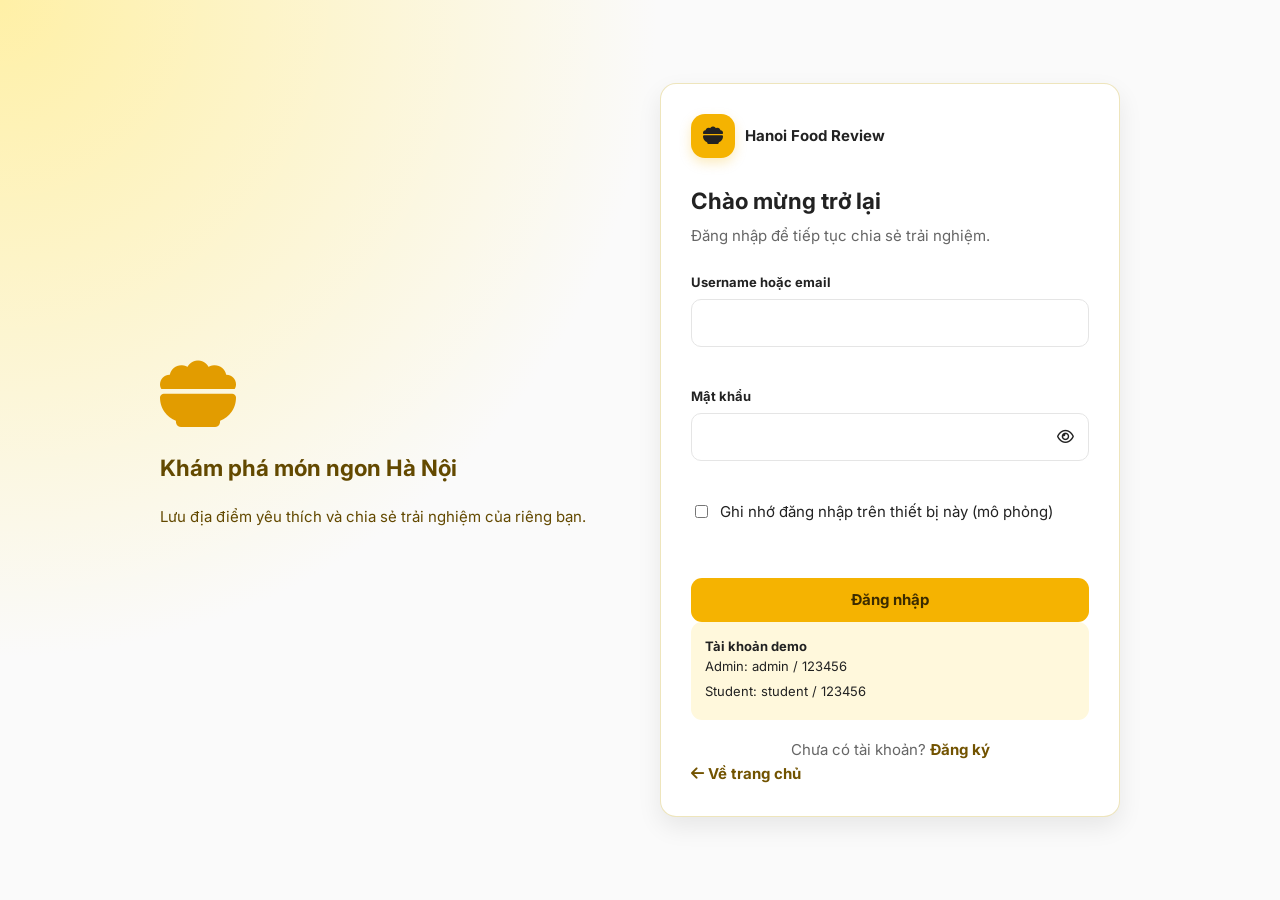
==== pages/create-post.html @ f650219c "phiên bản 1.0" ====
<!DOCTYPE html>
<html lang="vi">
<head>
    <meta charset="UTF-8"><meta name="viewport" content="width=device-width, initial-scale=1.0">
    <meta name="description" content="Tạo bài review quán ăn và quán cà phê tại Hà Nội.">
    <title>Tạo bài review | Hanoi Food Review</title>
    <link rel="preconnect" href="https://fonts.googleapis.com">
    <link rel="preconnect" href="https://fonts.gstatic.com" crossorigin>
    <link href="https://fonts.googleapis.com/css2?family=Inter:wght@400;500;600;700&display=swap" rel="stylesheet">
    <link rel="stylesheet" href="https://cdnjs.cloudflare.com/ajax/libs/font-awesome/6.7.2/css/all.min.css">
    <link rel="stylesheet" href="../css/style.css"><link rel="stylesheet" href="../css/post.css"><link rel="stylesheet" href="../css/responsive.css">
</head>
<body data-page="create-post" data-require-auth="true">
    <header class="mobile-header">
        <button class="icon-button" id="menu-button" type="button" aria-label="Mở menu" aria-controls="left-sidebar" aria-expanded="false"><i class="fa-solid fa-bars"></i></button>
        <a class="mobile-brand" href="../index.html"><span class="brand-mark"><i class="fa-solid fa-bowl-food"></i></span><span>Hanoi Food Review</span></a>
        <a class="mobile-account" href="profile.html" aria-label="Hồ sơ"><i class="fa-regular fa-circle-user"></i></a>
    </header>
    <div class="menu-overlay" id="menu-overlay" hidden></div>
    <div class="page-layout post-page-layout">
        <aside class="left-sidebar" id="left-sidebar"><div class="sidebar-inner">
            <a class="brand" href="../index.html"><span class="brand-mark"><i class="fa-solid fa-bowl-food"></i></span><span class="brand-text"><strong>Hanoi Food</strong><small>Review</small></span></a>
            <nav class="main-navigation">
                <a class="nav-link" href="../index.html"><i class="fa-solid fa-house"></i><span>Trang chủ</span></a>
                <a class="nav-link active" href="create-post.html"><i class="fa-solid fa-square-plus"></i><span>Tạo bài review</span></a>
                <a class="nav-link" href="my-posts.html"><i class="fa-regular fa-pen-to-square"></i><span>Bài viết của tôi</span></a>
                <a class="nav-link" href="tasks.html"><i class="fa-solid fa-calendar-check"></i><span>Kế hoạch đi quán</span></a>
                <a class="nav-link" href="saved.html"><i class="fa-regular fa-bookmark"></i><span>Đã lưu</span></a>
            </nav>
            <div class="sidebar-account"><div class="account-summary"><span class="avatar avatar-small" id="sidebar-user-avatar">K</span><span><strong id="sidebar-user-name">Khách</strong><small id="sidebar-user-status">Chưa đăng nhập</small></span></div></div>
        </div></aside>
        <main class="main-content post-main post-form-page" id="main-content">
            <header class="post-page-header"><span class="eyebrow">Chia sẻ trải nghiệm</span><h1>Tạo bài review</h1><p>Chia sẻ trải nghiệm của bạn về một địa điểm tại Hà Nội.</p></header>
            <div class="post-form-container card">
                <form class="post-form" id="post-form" novalidate>
                    <div class="form-section"><h2>Thông tin địa điểm</h2>
                        <div class="form-group"><label for="post-title">Tiêu đề *</label><input id="post-title" type="text" maxlength="120"><p class="field-error" id="post-title-error"></p></div>
                        <div class="form-group"><label for="restaurant-name">Tên quán *</label><input id="restaurant-name" type="text" maxlength="100"><p class="field-error" id="post-restaurant-error"></p></div>
                        <div class="form-row">
                            <div class="form-group"><label for="post-category">Loại địa điểm *</label><select id="post-category"><option value="">Chọn loại</option><option value="Cafe">Cafe</option><option value="Food">Food</option></select><p class="field-error" id="post-category-error"></p></div>
                            <div class="form-group"><label for="post-district">Quận *</label><select id="post-district"><option value="">Chọn quận</option><option>Ba Đình</option><option>Cầu Giấy</option><option>Đống Đa</option><option>Hà Đông</option><option>Hai Bà Trưng</option><option>Hoàn Kiếm</option><option>Hoàng Mai</option><option>Long Biên</option><option>Nam Từ Liêm</option><option>Bắc Từ Liêm</option><option>Tây Hồ</option><option>Thanh Xuân</option></select><p class="field-error" id="post-district-error"></p></div>
                        </div>
                        <div class="form-group"><label for="post-address">Địa chỉ *</label><input id="post-address" type="text"><p class="field-error" id="post-address-error"></p></div>
                        <div class="form-group"><label for="post-rating">Đánh giá *</label><select id="post-rating" class="rating-input"><option value="">Chọn số sao</option><option value="1">1 sao</option><option value="2">2 sao</option><option value="3">3 sao</option><option value="4">4 sao</option><option value="5">5 sao</option></select><p class="field-error" id="post-rating-error"></p></div>
                    </div>
                    <div class="form-section"><h2>Nội dung review</h2>
                        <div class="form-group"><label for="post-content">Cảm nhận của bạn *</label><textarea id="post-content" rows="7" maxlength="1500"></textarea><p class="field-error" id="post-content-error"></p></div>
                        <div class="form-group"><label for="post-image">Đường dẫn ảnh</label><input id="post-image" type="text" placeholder="../assets/images/posts/ten-anh.jpg"><p class="form-hint">Ảnh được lưu bằng đường dẫn để phù hợp giới hạn LocalStorage.</p><p class="field-error" id="post-image-error"></p><div class="image-preview" id="image-preview" hidden><img alt="Xem trước ảnh review"></div></div>
                        <div class="form-group"><label for="post-hashtags">Hashtag</label><input id="post-hashtags" type="text" placeholder="CafeHaNoi, HaDong, CafeHocTap"><p class="form-hint">Tối đa 5 hashtag, phân cách bằng dấu phẩy.</p><p class="field-error" id="post-hashtags-error"></p></div>
                    </div>
                    <div class="form-actions"><a class="button button-outline post-cancel-link" href="../index.html">Hủy</a><button class="button button-primary" type="submit"><i class="fa-solid fa-paper-plane"></i> Đăng bài</button></div>
                </form>
            </div>
            <footer class="site-footer"><p><strong>Hanoi Food Review © <span id="footer-year">2026</span></strong></p><nav><a href="../index.html">Trang chủ</a><a href="my-posts.html">Bài của tôi</a></nav></footer>
        </main>
    </div>
    <div class="toast-container" id="toast-container" aria-live="polite"></div>
    <script src="../js/storage.js"></script><script src="../js/validation.js"></script><script src="../js/auth.js"></script><script src="../js/posts.js"></script><script src="../js/app.js"></script>
</body>
</html>
---- css/style.css ----
@import url("variables.css");

/*
 * style.css
 * Khai báo biến màu, reset và các thành phần giao diện dùng chung.
 */

:root {
    --sidebar-width: 240px;
    --right-sidebar-width: 300px;
}

* {
    box-sizing: border-box;
}

html {
    scroll-behavior: smooth;
}

body {
    margin: 0;
    overflow-x: clip;
    color: var(--text-color);
    background: var(--background-color);
    font-family: var(--font-family);
    font-size: 15px;
    line-height: 1.6;
    animation: page-fade-in .22s ease both;
}

body.menu-open {
    overflow: hidden;
}

button,
input,
select,
textarea {
    font: inherit;
}

button,
a {
    -webkit-tap-highlight-color: transparent;
}

button:focus-visible,
a:focus-visible,
input:focus-visible,
select:focus-visible,
textarea:focus-visible {
    outline: 3px solid rgba(217, 154, 0, 0.55);
    outline-offset: 3px;
}

button {
    color: inherit;
}

a {
    color: inherit;
    text-decoration: none;
}

img {
    display: block;
    max-width: 100%;
}

.post-image,
.my-post-image,
.post-detail-image,
.image-preview img {
    object-fit: cover;
}

h1,
h2,
h3,
p {
    margin-top: 0;
}

.skip-link {
    position: fixed;
    z-index: 2000;
    top: 12px;
    left: 12px;
    padding: 10px 14px;
    border-radius: 8px;
    background: var(--text-color);
    color: #fff;
    transform: translateY(-160%);
}

.skip-link:focus {
    transform: translateY(0);
}

.visually-hidden {
    position: absolute;
    width: 1px;
    height: 1px;
    padding: 0;
    margin: -1px;
    overflow: hidden;
    clip: rect(0, 0, 0, 0);
    white-space: nowrap;
    border: 0;
}

.page-layout {
    display: grid;
    grid-template-columns: var(--sidebar-width) minmax(0, 1fr) var(--right-sidebar-width);
    gap: 28px;
    width: min(1440px, 100%);
    min-height: 100vh;
    margin: 0 auto;
    padding: 0 28px;
}

.left-sidebar,
.right-sidebar {
    min-width: 0;
}

.sidebar-inner,
.right-sidebar-inner {
    position: sticky;
    top: 0;
    display: flex;
    flex-direction: column;
    height: 100vh;
    padding: 28px 0;
}

.brand,
.mobile-brand {
    display: inline-flex;
    align-items: center;
    gap: 11px;
    font-weight: 700;
}

.brand-mark {
    display: grid;
    flex: 0 0 auto;
    width: 44px;
    height: 44px;
    place-items: center;
    border-radius: 14px;
    color: var(--text-color);
    background: var(--primary-color);
    box-shadow: 0 5px 12px rgba(244, 180, 0, 0.25);
}

.brand-mark i {
    font-size: 20px;
}

.brand-text {
    display: flex;
    flex-direction: column;
    line-height: 1.15;
}

.brand-text strong {
    font-size: 17px;
}

.brand-text small {
    color: var(--primary-dark);
    font-size: 14px;
}

.main-navigation {
    display: flex;
    flex-direction: column;
    gap: 6px;
    margin-top: 38px;
}

.nav-link {
    display: flex;
    align-items: center;
    gap: 13px;
    padding: 11px 13px;
    border-radius: 12px;
    color: #565656;
    font-weight: 500;
    transition: color 0.2s ease, background 0.2s ease, transform 0.2s ease;
}

.nav-link i {
    width: 22px;
    color: #8a8170;
    font-size: 17px;
    text-align: center;
}

.nav-link:hover {
    color: var(--text-color);
    background: #fff8dd;
    transform: translateX(2px);
}

.nav-link.active {
    color: #704f00;
    background: var(--primary-light);
    font-weight: 700;
}

.nav-link.active i {
    color: var(--primary-dark);
}

.sidebar-account {
    margin-top: auto;
    padding-top: 18px;
    border-top: 1px solid var(--border-color);
}

.account-summary {
    display: flex;
    align-items: center;
    gap: 10px;
    margin-bottom: 12px;
}

.account-summary > span:last-child {
    display: flex;
    min-width: 0;
    flex-direction: column;
}

.account-summary strong {
    overflow: hidden;
    font-size: 14px;
    text-overflow: ellipsis;
    white-space: nowrap;
}

.account-summary small {
    color: var(--muted-text);
}

.auth-sidebar-controls > div {
    display: grid;
    gap: 8px;
}

.auth-sidebar-controls > div[hidden] {
    display: none;
}

.auth-register-link,
.auth-logout-link {
    border: 0;
    color: #725300;
    background: transparent;
    cursor: pointer;
    font-size: 12px;
    font-weight: 700;
    text-align: center;
}

.avatar {
    display: grid;
    flex: 0 0 auto;
    width: 46px;
    height: 46px;
    place-items: center;
    border: 3px solid #fff8dd;
    border-radius: 50%;
    color: #6a4c00;
    background: #ffe08a;
    font-weight: 700;
}

.avatar-small {
    width: 40px;
    height: 40px;
    border-width: 2px;
}

.avatar-yellow {
    background: #ffd86b;
}

.avatar-green {
    color: #17553b;
    background: #bce8d1;
}

.button {
    display: inline-flex;
    min-height: 42px;
    max-width: 100%;
    align-items: center;
    justify-content: center;
    gap: 8px;
    padding: 9px 17px;
    border: 1px solid transparent;
    border-radius: 11px;
    cursor: pointer;
    font-weight: 700;
    text-align: center;
    white-space: normal;
    transition: background var(--transition), border-color var(--transition), box-shadow var(--transition), transform var(--transition);
}

.button:hover {
    transform: translateY(-1px);
    box-shadow: 0 7px 16px rgba(0, 0, 0, .09);
}

.button:disabled,
.button.is-loading {
    cursor: not-allowed;
    opacity: .6;
    pointer-events: none;
}

.button-danger {
    color: #fff;
    background: var(--danger);
}

.button-ghost {
    border-color: transparent;
    background: transparent;
}

.button-primary {
    color: #3b2b00 !important;
    background: var(--primary-color);
}

.button-primary:hover {
    background: #ffc526;
}

.button-outline {
    border-color: var(--border-color);
    background: var(--surface-color);
}

.button-outline:hover {
    border-color: var(--primary-color);
    background: var(--primary-light);
}

.button-full {
    width: 100%;
}

.icon-button {
    display: grid;
    width: 42px;
    height: 42px;
    flex: 0 0 auto;
    place-items: center;
    border: 0;
    border-radius: 50%;
    background: transparent;
    cursor: pointer;
}

.icon-button:hover {
    background: #fff6d5;
}

.card,
.side-card {
    border: 1px solid rgba(234, 223, 172, 0.8);
    border-radius: 16px;
    background: var(--surface-color);
    box-shadow: var(--shadow);
}

.post-card,
.task-card,
.my-post-card {
    transition: box-shadow var(--transition), transform var(--transition);
}

.post-card:hover,
.task-card:hover,
.my-post-card:hover {
    box-shadow: 0 14px 30px rgba(0, 0, 0, .1);
    transform: translateY(-2px);
}

.main-content {
    width: 100%;
    max-width: 720px;
    min-width: 0;
    margin: 0 auto;
    padding: 28px 0 40px;
}

.right-sidebar-inner {
    gap: 18px;
    overflow-y: auto;
}

.search-box {
    position: relative;
}

.search-box i {
    position: absolute;
    top: 50%;
    left: 16px;
    color: #9a927f;
    transform: translateY(-50%);
}

.search-box input {
    width: 100%;
    height: 48px;
    padding: 0 16px 0 44px;
    border: 1px solid var(--border-color);
    outline: 0;
    border-radius: 14px;
    background: var(--surface-color);
    transition: border-color 0.2s ease, box-shadow 0.2s ease;
}

.search-box input:focus {
    border-color: var(--primary-color);
    box-shadow: 0 0 0 4px rgba(244, 180, 0, 0.15);
}

.side-card {
    padding: 18px;
    box-shadow: 0 3px 12px rgba(0, 0, 0, 0.05);
}

.side-card-heading {
    display: flex;
    align-items: center;
    justify-content: space-between;
    margin-bottom: 10px;
}

.side-card-heading h2 {
    margin: 0;
    font-size: 16px;
}

.side-card-heading i {
    color: var(--primary-dark);
}

.topic-row {
    display: flex;
    align-items: center;
    justify-content: space-between;
    padding: 9px 0;
    border-bottom: 1px solid #f2ecd5;
}

.topic-row:last-child {
    border-bottom: 0;
}

.topic-row span {
    color: #785600;
    font-weight: 600;
}

.topic-row small {
    color: var(--muted-text);
}

.topic-row:hover span {
    color: var(--primary-dark);
}

.favorite-list {
    display: flex;
    flex-direction: column;
    gap: 4px;
    padding: 0;
    margin: 0;
    list-style: none;
}

.favorite-list li {
    display: grid;
    grid-template-columns: 28px minmax(0, 1fr) auto;
    gap: 8px;
    align-items: center;
    padding: 10px 0;
    border-bottom: 1px solid #f2ecd5;
}

.favorite-list li:last-child {
    border: 0;
}

.rank {
    display: grid;
    width: 26px;
    height: 26px;
    place-items: center;
    border-radius: 8px;
    background: var(--primary-light);
    color: #795600;
    font-size: 12px;
    font-weight: 700;
}

.favorite-list li > span:nth-child(2) {
    display: flex;
    min-width: 0;
    flex-direction: column;
}

.favorite-list strong {
    overflow: hidden;
    font-size: 13px;
    text-overflow: ellipsis;
    white-space: nowrap;
}

.favorite-list small {
    color: var(--muted-text);
    font-size: 12px;
}

.score {
    color: #765400;
    font-size: 12px;
    font-weight: 700;
}

.score i {
    color: var(--primary-color);
}

.sidebar-note {
    padding: 14px;
    margin: 0;
    border-radius: 12px;
    color: #6c5820;
    background: #fff8df;
    font-size: 12px;
}

.sidebar-note i {
    color: var(--primary-dark);
}

.toast-container {
    position: fixed;
    z-index: 2100;
    top: 20px;
    right: 20px;
    display: flex;
    width: min(360px, calc(100vw - 32px));
    flex-direction: column;
    gap: 10px;
    pointer-events: none;
}

.toast {
    position: relative;
    display: grid;
    overflow: hidden;
    grid-template-columns: 22px minmax(0, 1fr);
    align-items: center;
    gap: 9px;
    padding: 13px 16px;
    border-left: 5px solid #557085;
    border-radius: 11px;
    color: #26333d;
    background: #eef6fc;
    box-shadow: 0 8px 24px rgba(0, 0, 0, 0.15);
    font-size: 14px;
    font-weight: 600;
    animation: toast-slide-in 0.25s ease both;
}

.toast-progress {
    position: absolute;
    right: 0;
    bottom: 0;
    left: 0;
    height: 3px;
    background: currentColor;
    opacity: .45;
    transform-origin: left;
    animation: toast-progress 3s linear forwards;
}

.toast:hover .toast-progress {
    animation-play-state: paused;
}

.toast-success {
    border-left-color: var(--success-color);
    color: #115a35;
    background: #ecf9f2;
}

.toast-error {
    border-left-color: var(--danger-color);
    color: #8c2330;
    background: #fff0f2;
}

.toast-warning {
    border-left-color: var(--warning-color);
    color: #745007;
    background: #fff8e4;
}

.toast-info {
    border-left-color: #397ca5;
}

.toast-hiding {
    opacity: 0;
    transform: translateX(20px);
    transition: opacity 0.25s ease, transform 0.25s ease;
}

@keyframes toast-slide-in {
    from {
        opacity: 0;
        transform: translateX(24px);
    }

    to {
        opacity: 1;
        transform: translateX(0);
    }
}

@keyframes toast-progress {
    to {
        transform: scaleX(0);
    }
}

.confirm-modal {
    position: fixed;
    z-index: 2200;
    inset: 0;
    display: grid;
    padding: 18px;
    place-items: center;
    background: rgba(25, 22, 15, .52);
    backdrop-filter: blur(3px);
    animation: fade-in .2s ease both;
}

.confirm-modal[hidden] {
    display: none;
}

.confirm-dialog {
    width: min(430px, 100%);
    padding: 24px;
    border-radius: var(--radius);
    background: var(--card);
    box-shadow: 0 24px 60px rgba(0, 0, 0, .24);
    animation: modal-scale-in .22s ease both;
}

.confirm-icon {
    display: grid;
    width: 48px;
    height: 48px;
    margin-bottom: 14px;
    place-items: center;
    border-radius: 50%;
    color: #9f2735;
    background: #ffe7ea;
    font-size: 20px;
}

.confirm-dialog h2 {
    margin-bottom: 6px;
}

.confirm-dialog p {
    color: var(--text-light);
}

.confirm-actions {
    display: flex;
    justify-content: flex-end;
    gap: 10px;
    margin-top: 22px;
}

.skeleton {
    overflow: hidden;
    min-height: 150px;
    border-radius: var(--radius);
    background: #ececec;
}

.skeleton::after {
    display: block;
    width: 45%;
    height: 100%;
    background: linear-gradient(90deg, transparent, rgba(255, 255, 255, .7), transparent);
    content: "";
    animation: skeleton-shimmer 1.2s infinite;
}

.image-fallback {
    min-height: 220px;
    display: grid;
    place-content: center;
    gap: 8px;
    padding: 24px;
    color: var(--text-light);
    background: linear-gradient(135deg, var(--background), var(--primary-light));
    text-align: center;
}

.image-fallback i {
    color: var(--primary-dark);
    font-size: 2rem;
}

.empty-state,
.search-empty-state {
    padding: 46px 20px;
    color: var(--text-light);
    text-align: center;
}

.empty-state > i,
.search-empty-state > i {
    margin-bottom: 12px;
    color: var(--primary-dark);
    font-size: 42px;
}

.back-to-top {
    position: fixed;
    z-index: 800;
    right: 20px;
    bottom: 20px;
    opacity: 0;
    transform: translateY(12px);
    transition: opacity var(--transition), transform var(--transition);
    pointer-events: none;
}

.back-to-top.visible {
    opacity: 1;
    transform: translateY(0);
    pointer-events: auto;
}

@keyframes fade-in {
    from { opacity: 0; }
}

@keyframes page-fade-in {
    from { opacity: 0; }
}

@keyframes modal-scale-in {
    from { opacity: 0; transform: scale(.96); }
}

@keyframes skeleton-shimmer {
    from { transform: translateX(-120%); }
    to { transform: translateX(260%); }
}

.mobile-header {
    display: none;
}

.menu-overlay {
    display: none;
}

.site-footer {
    padding: 32px 16px 0;
    margin-top: 34px;
    border-top: 1px solid var(--border-color);
    color: var(--muted-text);
    text-align: center;
}

.footer-content {
    display: flex;
    align-items: flex-start;
    justify-content: space-between;
    gap: 24px;
    text-align: left;
}

.footer-about {
    max-width: 440px;
}

.footer-about strong {
    color: var(--text);
}

.footer-about p {
    margin: 5px 0 0;
}

.footer-copyright {
    padding-top: 16px;
    margin-top: 18px;
    border-top: 1px solid var(--border);
    text-align: center;
}

.site-footer p {
    margin-bottom: 5px;
    font-size: 13px;
}

.site-footer nav {
    display: flex;
    justify-content: center;
    gap: 18px;
    margin-top: 10px;
}

.site-footer a:hover {
    color: var(--primary-dark);
}

@media (prefers-reduced-motion: reduce) {
    *,
    *::before,
    *::after {
        animation-duration: 0.01ms !important;
        animation-iteration-count: 1 !important;
        scroll-behavior: auto !important;
        transition: none !important;
    }
}

@media (max-width: 420px) {
    .confirm-actions {
        flex-direction: column-reverse;
    }

    .confirm-actions .button {
        width: 100%;
    }

    .back-to-top {
        right: 12px;
        bottom: 12px;
    }
}

@media (max-width: 560px) {
    .footer-content {
        align-items: center;
        flex-direction: column;
        text-align: center;
    }
}
---- css/post.css ----
/*
 * post.css
 * Giao diện form, danh sách bài của tôi và trang chi tiết review.
 */

.post-page-layout {
    grid-template-columns: var(--sidebar-width) minmax(0, 1fr);
    max-width: 1240px;
}

.post-main {
    width: 100%;
    max-width: 860px;
    min-width: 0;
}

.post-form-page,
.post-form-container,
.post-form,
.my-posts-page,
.my-post-list,
.post-detail-page,
.post-detail-card {
    width: 100%;
    max-width: 100%;
    min-width: 0;
}

.post-page-header,
.my-posts-header {
    margin-bottom: 20px;
}

.post-page-header h1,
.my-posts-header h1 {
    margin: 4px 0 6px;
    font-size: clamp(28px, 4vw, 38px);
}

.post-page-header p,
.my-posts-header p {
    margin: 0;
    color: var(--muted-text);
}

.post-form-container {
    padding: 25px;
}

.form-section + .form-section {
    padding-top: 22px;
    margin-top: 8px;
    border-top: 1px solid var(--border-color);
}

.form-section h2 {
    margin-bottom: 17px;
    font-size: 18px;
}

.form-row {
    display: grid;
    grid-template-columns: repeat(2, minmax(0, 1fr));
    gap: 16px;
}

.form-row > *,
.form-actions > *,
.my-post-actions > *,
.post-owner-actions > * {
    min-width: 0;
}

.post-form .form-group {
    margin-bottom: 16px;
}

.post-form label {
    display: block;
    margin-bottom: 6px;
    font-weight: 600;
}

.post-form input,
.post-form select,
.post-form textarea {
    width: 100%;
    border: 1px solid #ddd3ae;
    border-radius: 10px;
    outline: none;
    background: #fff;
}

.post-form input,
.post-form select {
    height: 46px;
    padding: 0 12px;
}

.post-form textarea {
    padding: 11px 12px;
    resize: vertical;
}

.post-form input:focus,
.post-form select:focus,
.post-form textarea:focus {
    border-color: var(--primary-color);
    box-shadow: 0 0 0 4px rgba(244, 180, 0, 0.14);
}

.post-form .is-invalid {
    border-color: var(--danger-color);
    background: #fff8f8;
}

.form-hint {
    margin: 4px 0 0;
    color: var(--muted-text);
    font-size: 12px;
}

.field-error {
    min-height: 19px;
    margin: 3px 0 0;
    color: var(--danger-color);
    font-size: 12px;
}

.image-preview {
    margin-top: 10px;
    overflow: hidden;
    border-radius: 12px;
}

.image-preview[hidden] {
    display: none;
}

.image-preview img {
    width: 100%;
    max-height: 330px;
    object-fit: cover;
}

.form-actions,
.post-owner-actions,
.my-post-actions {
    display: flex;
    flex-wrap: wrap;
    justify-content: flex-end;
    gap: 9px;
}

.form-actions {
    padding-top: 20px;
    border-top: 1px solid var(--border-color);
}

.button-delete {
    color: #fff;
    background: var(--danger-color);
}

.my-posts-header {
    display: flex;
    align-items: center;
    justify-content: space-between;
    gap: 20px;
    padding: 25px;
    border-radius: 17px;
    background: linear-gradient(130deg, #fff6ca, #ffdf79);
}

.my-post-list {
    display: grid;
    gap: 16px;
}

.my-post-card {
    display: grid;
    grid-template-columns: 210px minmax(0, 1fr);
    min-width: 0;
    overflow: hidden;
    border: 1px solid var(--border-color);
    border-radius: 15px;
    background: #fff;
    box-shadow: var(--shadow);
}

.my-post-card.image-missing {
    grid-template-columns: 1fr;
}

.my-post-image[hidden] {
    display: none;
}

.my-post-image,
.my-post-image-placeholder {
    width: 100%;
    height: 100%;
    min-height: 230px;
    object-fit: cover;
}

.my-post-image-placeholder {
    display: grid;
    place-items: center;
    color: #795900;
    background: var(--primary-light);
    font-size: 38px;
}

.my-post-content {
    min-width: 0;
    padding: 20px;
    overflow-wrap: anywhere;
}

.my-post-content h2 {
    margin-bottom: 5px;
    font-size: 20px;
}

.my-post-restaurant {
    margin-bottom: 6px;
    color: #745300;
    font-weight: 700;
}

.my-post-meta,
.post-detail-meta {
    display: flex;
    flex-wrap: wrap;
    gap: 8px 14px;
    color: var(--muted-text);
    font-size: 12px;
}

.my-post-excerpt {
    margin: 12px 0 16px;
}

.updated-label {
    color: #176642;
    font-weight: 600;
}

.my-post-actions {
    justify-content: flex-start;
}

.post-detail-card {
    overflow: hidden;
    border: 1px solid var(--border-color);
    border-radius: 17px;
    background: #fff;
    box-shadow: var(--shadow);
}

.post-detail-header,
.post-detail-body {
    padding: 22px;
}

.post-detail-author {
    display: flex;
    align-items: center;
    gap: 11px;
}

.post-detail-author > span:last-child {
    display: flex;
    flex-direction: column;
}

.post-detail-body {
    padding-top: 0;
    overflow-wrap: anywhere;
}

.post-detail-body h1 {
    margin: 12px 0 6px;
    font-size: clamp(25px, 4vw, 34px);
}

.post-detail-image {
    width: 100%;
    max-height: 520px;
    margin: 17px 0;
    border-radius: 13px;
    object-fit: cover;
}

.post-detail-actions {
    display: grid;
    grid-template-columns: repeat(2, minmax(0, 1fr));
    border-top: 1px solid var(--border-color);
}

.post-detail-actions button {
    min-height: 50px;
    border: 0;
    background: #fff;
    cursor: pointer;
    font-weight: 700;
}

.post-detail-actions button.active {
    color: #8a6100;
    background: #fff9e3;
}

.post-owner-actions {
    padding: 16px 22px;
    border-top: 1px solid var(--border-color);
    background: #fffdf7;
}

.back-link {
    display: inline-flex;
    align-items: center;
    gap: 7px;
    margin-bottom: 15px;
    color: #745300;
    font-weight: 700;
}

.error-state,
.empty-state {
    padding: 45px 22px;
    color: var(--muted-text);
    text-align: center;
}

.error-state i,
.empty-state > i {
    margin-bottom: 12px;
    color: var(--primary-dark);
    font-size: 42px;
}

.post-page-layout .eyebrow {
    color: #715200;
    font-size: 12px;
    font-weight: 700;
    letter-spacing: .06em;
    text-transform: uppercase;
}

@media (max-width: 768px) {
    .post-main {
        max-width: 100%;
    }

    .form-row {
        grid-template-columns: 1fr;
        gap: 0;
    }

    .my-posts-header {
        align-items: stretch;
        flex-direction: column;
    }

    .my-posts-header .button {
        width: 100%;
    }

    .my-post-card {
        grid-template-columns: 1fr;
    }

    .my-post-image,
    .my-post-image-placeholder {
        height: 230px;
        min-height: 0;
    }
}

@media (max-width: 480px) {
    .post-form-container,
    .post-detail-header,
    .post-detail-body,
    .my-post-content {
        padding: 16px;
    }

    .form-actions,
    .my-post-actions,
    .post-owner-actions {
        flex-direction: column;
    }

    .form-actions .button,
    .my-post-actions .button,
    .post-owner-actions .button {
        width: 100%;
    }
}
---- css/responsive.css ----
/*
 * responsive.css
 * Điều chỉnh bố cục cho tablet và điện thoại.
 */

@media (max-width: 1180px) {
    .page-layout {
        grid-template-columns: 220px minmax(0, 1fr) 270px;
        gap: 20px;
        padding: 0 20px;
    }
}

@media (min-width: 769px) and (max-width: 1024px) {
    .page-layout {
        grid-template-columns: 220px minmax(0, 1fr);
        max-width: 980px;
    }

    .right-sidebar {
        display: none;
    }
}

@media (max-width: 768px) {
    .mobile-header {
        position: sticky;
        z-index: 900;
        top: 0;
        display: grid;
        height: 64px;
        grid-template-columns: 44px minmax(0, 1fr) 44px;
        align-items: center;
        gap: 8px;
        padding: 0 14px;
        border-bottom: 1px solid var(--border-color);
        background: rgba(255, 253, 246, 0.96);
        box-shadow: 0 2px 10px rgba(0, 0, 0, 0.04);
        backdrop-filter: blur(10px);
    }

    .mobile-brand {
        justify-self: center;
        font-size: 14px;
    }

    .mobile-brand .brand-mark {
        width: 34px;
        height: 34px;
        border-radius: 10px;
    }

    .mobile-brand .brand-mark i {
        font-size: 15px;
    }

    .mobile-account {
        display: grid;
        width: 40px;
        height: 40px;
        place-items: center;
        justify-self: end;
        border-radius: 50%;
        font-size: 23px;
    }

    .page-layout {
        display: block;
        width: 100%;
        padding: 0 14px;
    }

    .left-sidebar {
        position: fixed;
        z-index: 1100;
        top: 0;
        bottom: 0;
        left: 0;
        width: min(310px, 86vw);
        padding: 0 20px;
        background: var(--surface-color);
        box-shadow: 8px 0 30px rgba(0, 0, 0, 0.16);
        transform: translateX(-105%);
        transition: transform 0.25s ease;
    }

    .left-sidebar.open {
        transform: translateX(0);
    }

    .sidebar-inner {
        position: static;
        height: 100%;
        overflow-y: auto;
        padding: 24px 0;
    }

    .main-navigation {
        margin-top: 28px;
    }

    .menu-overlay {
        position: fixed;
        z-index: 1000;
        inset: 0;
        display: block;
        background: rgba(24, 21, 14, 0.45);
        opacity: 0;
        transition: opacity 0.2s ease;
    }

    .menu-overlay.visible {
        opacity: 1;
    }

    .right-sidebar {
        display: none;
    }

    .main-content {
        max-width: 680px;
        padding: 18px 0 32px;
    }

    .welcome-banner {
        min-height: 165px;
        padding: 24px;
    }

    .welcome-banner h1 {
        font-size: 27px;
    }

    .welcome-illustration {
        font-size: 58px;
    }
}

@media (max-width: 520px) {
    .mobile-brand > span:last-child {
        overflow: hidden;
        max-width: 160px;
        text-overflow: ellipsis;
        white-space: nowrap;
    }

    .welcome-banner {
        min-height: 180px;
        align-items: flex-start;
        padding: 22px 20px;
    }

    .welcome-banner h1 {
        max-width: 280px;
        font-size: 25px;
    }

    .welcome-banner p {
        max-width: 270px;
        font-size: 13px;
    }

    .welcome-illustration {
        position: absolute;
        right: 6px;
        bottom: 4px;
        padding: 0;
        font-size: 46px;
    }

    .quick-post {
        padding: 15px;
    }

    .quick-post-input {
        padding: 0 13px;
        font-size: 13px;
    }

    .quick-post-actions {
        display: grid;
        grid-template-columns: repeat(3, 1fr);
    }

    .quick-post-actions > a:not(.button) {
        justify-content: center;
        padding: 7px 4px;
        font-size: 12px;
    }

    .quick-post-actions .button {
        grid-column: 1 / -1;
        width: 100%;
        margin: 3px 0 0;
    }

    .section-heading {
        align-items: center;
        margin-top: 24px;
    }

    .section-heading h2 {
        font-size: 19px;
    }

    .section-heading .eyebrow {
        display: none;
    }

    .post-header {
        padding: 15px 15px 8px;
    }

    .post-body {
        padding: 5px 15px 14px;
    }

    .post-body h3 {
        font-size: 18px;
    }

    .category-badge {
        padding: 5px 8px;
        font-size: 10px;
    }

    .category-badge i {
        display: none;
    }

    .post-placeholder {
        min-height: 210px;
    }

    .post-actions button {
        padding: 5px;
        font-size: 12px;
    }

    .post-actions button i {
        display: block;
        margin-bottom: 2px;
        font-size: 16px;
    }

    .toast-container {
        top: 76px;
        right: 12px;
        width: calc(100vw - 24px);
    }

    .site-footer nav {
        flex-wrap: wrap;
    }
}

@media (max-width: 390px) {
    .mobile-brand > span:last-child {
        max-width: 130px;
    }

    .page-layout {
        padding: 0 10px;
    }

    .welcome-banner h1 {
        max-width: 245px;
        font-size: 23px;
    }

    .welcome-banner p {
        max-width: 235px;
    }
}
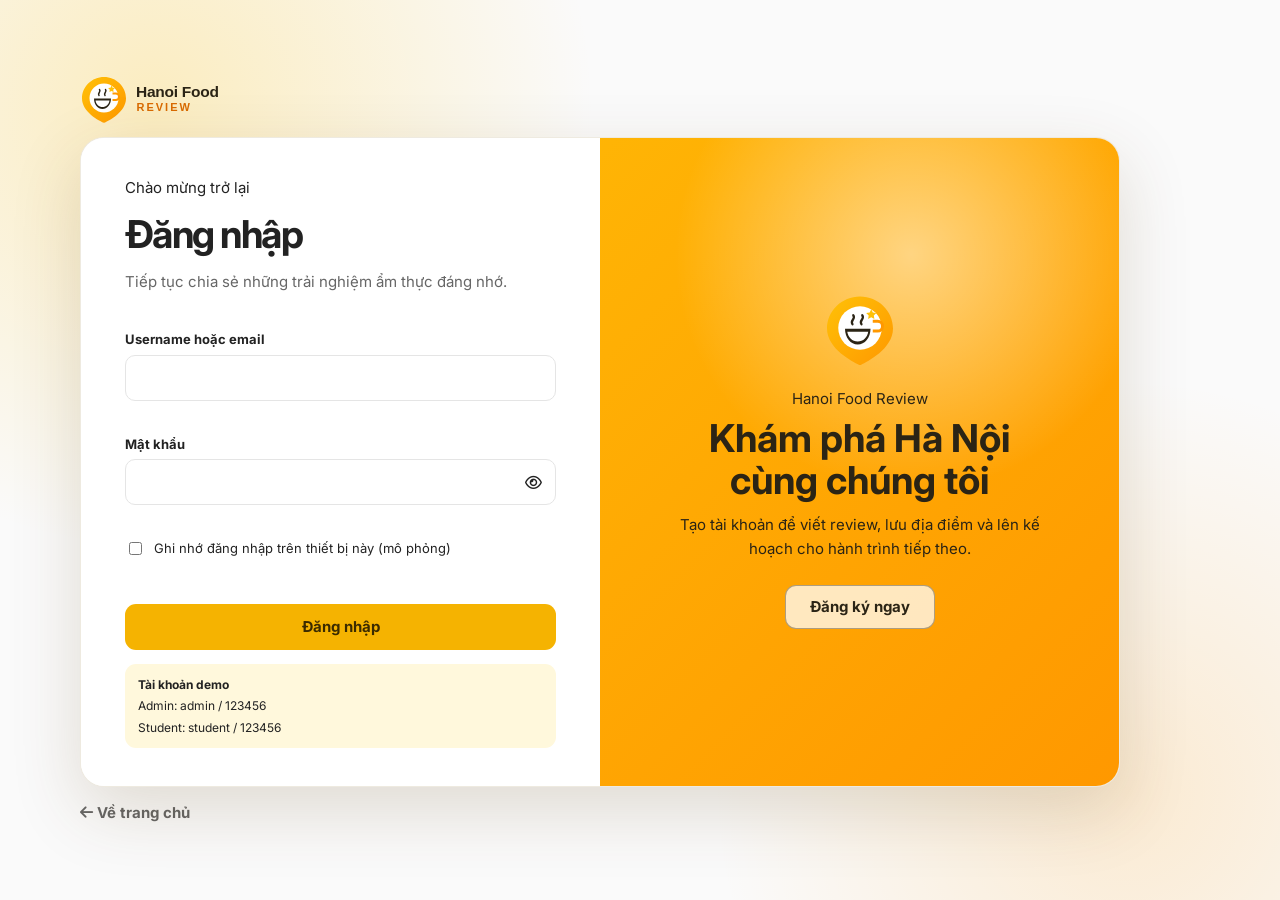
==== commit 69e9afdf: "update 1/8" ====
--- a/pages/create-post.html
+++ b/pages/create-post.html
@@ -4,11 +4,12 @@
     <meta charset="UTF-8"><meta name="viewport" content="width=device-width, initial-scale=1.0">
     <meta name="description" content="Tạo bài review quán ăn và quán cà phê tại Hà Nội.">
     <title>Tạo bài review | Hanoi Food Review</title>
+    <link rel="icon" type="image/svg+xml" href="../assets/images/logo/favicon.svg">
     <link rel="preconnect" href="https://fonts.googleapis.com">
     <link rel="preconnect" href="https://fonts.gstatic.com" crossorigin>
     <link href="https://fonts.googleapis.com/css2?family=Inter:wght@400;500;600;700&display=swap" rel="stylesheet">
     <link rel="stylesheet" href="https://cdnjs.cloudflare.com/ajax/libs/font-awesome/6.7.2/css/all.min.css">
-    <link rel="stylesheet" href="../css/style.css"><link rel="stylesheet" href="../css/post.css"><link rel="stylesheet" href="../css/responsive.css">
+    <link rel="stylesheet" href="../assets/css/style.css"><link rel="stylesheet" href="../assets/css/post.css"><link rel="stylesheet" href="../assets/css/responsive.css">
 </head>
 <body data-page="create-post" data-require-auth="true">
     <header class="mobile-header">
@@ -22,10 +23,11 @@
             <a class="brand" href="../index.html"><span class="brand-mark"><i class="fa-solid fa-bowl-food"></i></span><span class="brand-text"><strong>Hanoi Food</strong><small>Review</small></span></a>
             <nav class="main-navigation">
                 <a class="nav-link" href="../index.html"><i class="fa-solid fa-house"></i><span>Trang chủ</span></a>
-                <a class="nav-link active" href="create-post.html"><i class="fa-solid fa-square-plus"></i><span>Tạo bài review</span></a>
+                <a class="nav-link" href="explore.html"><i class="fa-solid fa-compass"></i><span>Khám phá</span></a>
+                <a class="nav-link" href="tasks.html"><i class="fa-solid fa-calendar-check"></i><span>Kế hoạch đi quán</span></a>
                 <a class="nav-link" href="my-posts.html"><i class="fa-regular fa-pen-to-square"></i><span>Bài viết của tôi</span></a>
-                <a class="nav-link" href="tasks.html"><i class="fa-solid fa-calendar-check"></i><span>Kế hoạch đi quán</span></a>
                 <a class="nav-link" href="saved.html"><i class="fa-regular fa-bookmark"></i><span>Đã lưu</span></a>
+                <a class="nav-link" href="statistics.html"><i class="fa-solid fa-chart-column"></i><span>Thống kê</span></a>
             </nav>
             <div class="sidebar-account"><div class="account-summary"><span class="avatar avatar-small" id="sidebar-user-avatar">K</span><span><strong id="sidebar-user-name">Khách</strong><small id="sidebar-user-status">Chưa đăng nhập</small></span></div></div>
         </div></aside>
@@ -45,7 +47,7 @@
                     </div>
                     <div class="form-section"><h2>Nội dung review</h2>
                         <div class="form-group"><label for="post-content">Cảm nhận của bạn *</label><textarea id="post-content" rows="7" maxlength="1500"></textarea><p class="field-error" id="post-content-error"></p></div>
-                        <div class="form-group"><label for="post-image">Đường dẫn ảnh</label><input id="post-image" type="text" placeholder="../assets/images/posts/ten-anh.jpg"><p class="form-hint">Ảnh được lưu bằng đường dẫn để phù hợp giới hạn LocalStorage.</p><p class="field-error" id="post-image-error"></p><div class="image-preview" id="image-preview" hidden><img alt="Xem trước ảnh review"></div></div>
+                        <div class="form-group"><span class="image-field-label">Ảnh bài review</span><input id="post-image" type="hidden"><input class="image-file-input visually-hidden" id="post-image-file" type="file" accept="image/jpeg,image/png,image/webp"><label class="button button-primary image-upload-button" for="post-image-file"><i class="fa-solid fa-upload" aria-hidden="true"></i> Tải ảnh</label><p class="field-error" id="post-image-error"></p><div class="image-preview" id="image-preview" hidden><img alt="Xem trước ảnh review"><button class="button button-outline image-remove-button" id="remove-post-image" type="button">Bỏ ảnh</button></div></div>
                         <div class="form-group"><label for="post-hashtags">Hashtag</label><input id="post-hashtags" type="text" placeholder="CafeHaNoi, HaDong, CafeHocTap"><p class="form-hint">Tối đa 5 hashtag, phân cách bằng dấu phẩy.</p><p class="field-error" id="post-hashtags-error"></p></div>
                     </div>
                     <div class="form-actions"><a class="button button-outline post-cancel-link" href="../index.html">Hủy</a><button class="button button-primary" type="submit"><i class="fa-solid fa-paper-plane"></i> Đăng bài</button></div>
@@ -55,6 +57,6 @@
         </main>
     </div>
     <div class="toast-container" id="toast-container" aria-live="polite"></div>
-    <script src="../js/storage.js"></script><script src="../js/validation.js"></script><script src="../js/auth.js"></script><script src="../js/posts.js"></script><script src="../js/app.js"></script>
+    <script src="../assets/js/storage.js"></script><script src="../assets/js/validation.js"></script><script src="../assets/js/auth.js"></script><script src="../assets/js/posts.js"></script><script src="../assets/js/app.js"></script>
 </body>
 </html>
--- a/assets/css/style.css
+++ b/assets/css/style.css
@@ -0,0 +1,917 @@
+@import url("variables.css");
+
+/*
+ * style.css
+ * Khai báo biến màu, reset và các thành phần giao diện dùng chung.
+ */
+
+:root {
+    --sidebar-width: 240px;
+    --right-sidebar-width: 300px;
+}
+
+* {
+    box-sizing: border-box;
+}
+
+html {
+    scroll-behavior: smooth;
+}
+
+body {
+    margin: 0;
+    overflow-x: clip;
+    color: var(--text-color);
+    background: var(--background-color);
+    font-family: var(--font-family);
+    font-size: 15px;
+    line-height: 1.6;
+    animation: page-fade-in .22s ease both;
+}
+
+body.menu-open {
+    overflow: hidden;
+}
+
+button,
+input,
+select,
+textarea {
+    font: inherit;
+}
+
+button,
+a {
+    -webkit-tap-highlight-color: transparent;
+}
+
+button:focus-visible,
+a:focus-visible,
+input:focus-visible,
+select:focus-visible,
+textarea:focus-visible {
+    outline: 3px solid rgba(217, 154, 0, 0.55);
+    outline-offset: 3px;
+}
+
+button {
+    color: inherit;
+}
+
+a {
+    color: inherit;
+    text-decoration: none;
+}
+
+img {
+    display: block;
+    max-width: 100%;
+}
+
+.post-image,
+.my-post-image,
+.post-detail-image,
+.image-preview img {
+    object-fit: cover;
+}
+
+h1,
+h2,
+h3,
+p {
+    margin-top: 0;
+}
+
+.skip-link {
+    position: fixed;
+    z-index: 2000;
+    top: 12px;
+    left: 12px;
+    padding: 10px 14px;
+    border-radius: 8px;
+    background: var(--text-color);
+    color: #fff;
+    transform: translateY(-160%);
+}
+
+.skip-link:focus {
+    transform: translateY(0);
+}
+
+.visually-hidden {
+    position: absolute;
+    width: 1px;
+    height: 1px;
+    padding: 0;
+    margin: -1px;
+    overflow: hidden;
+    clip: rect(0, 0, 0, 0);
+    white-space: nowrap;
+    border: 0;
+}
+
+.page-layout {
+    display: grid;
+    grid-template-columns: var(--sidebar-width) minmax(0, 1fr) var(--right-sidebar-width);
+    gap: 28px;
+    width: min(1440px, 100%);
+    min-height: 100vh;
+    margin: 0 auto;
+    padding: 0 28px;
+}
+
+.left-sidebar,
+.right-sidebar {
+    min-width: 0;
+}
+
+.sidebar-inner,
+.right-sidebar-inner {
+    position: sticky;
+    top: 0;
+    display: flex;
+    flex-direction: column;
+    height: 100vh;
+    padding: 28px 0;
+}
+
+.brand,
+.mobile-brand {
+    display: inline-flex;
+    align-items: center;
+    gap: 11px;
+    font-weight: 700;
+}
+
+.brand-mark {
+    display: grid;
+    flex: 0 0 auto;
+    width: 44px;
+    height: 44px;
+    place-items: center;
+    border-radius: 14px;
+    color: var(--text-color);
+    background: url("../images/logo/hanoi-food-review-mark.svg") center / contain no-repeat;
+    box-shadow: none;
+}
+
+.brand-mark i {
+    display: none;
+}
+
+.brand-text {
+    display: flex;
+    flex-direction: column;
+    line-height: 1.15;
+}
+
+.brand-text strong {
+    font-size: 17px;
+}
+
+.brand-text small {
+    color: var(--primary-dark);
+    font-size: 14px;
+}
+
+.main-navigation {
+    display: flex;
+    flex-direction: column;
+    gap: 6px;
+    margin-top: 38px;
+}
+
+.nav-link {
+    display: flex;
+    align-items: center;
+    gap: 13px;
+    padding: 11px 13px;
+    border-radius: 12px;
+    color: #565656;
+    font-weight: 500;
+    transition: color 0.2s ease, background 0.2s ease, transform 0.2s ease;
+}
+
+.nav-link i {
+    width: 22px;
+    color: #8a8170;
+    font-size: 17px;
+    text-align: center;
+}
+
+.nav-link:hover {
+    color: var(--text-color);
+    background: #fff8dd;
+    transform: translateX(2px);
+}
+
+.nav-link.active {
+    color: #704f00;
+    background: var(--primary-light);
+    font-weight: 700;
+}
+
+.nav-link.active i {
+    color: var(--primary-dark);
+}
+
+.sidebar-account {
+    margin-top: auto;
+    padding-top: 18px;
+    border-top: 1px solid var(--border-color);
+}
+
+.account-summary {
+    display: flex;
+    align-items: center;
+    gap: 10px;
+    margin-bottom: 12px;
+}
+
+.account-summary > span:last-child {
+    display: flex;
+    min-width: 0;
+    flex-direction: column;
+}
+
+.account-summary strong {
+    overflow: hidden;
+    font-size: 14px;
+    text-overflow: ellipsis;
+    white-space: nowrap;
+}
+
+.account-summary small {
+    color: var(--muted-text);
+}
+
+.auth-sidebar-controls > div {
+    display: grid;
+    gap: 8px;
+}
+
+.auth-sidebar-controls > [data-auth-visible="guest"] {
+    display: grid;
+    grid-template-columns: 1fr auto 1fr;
+    align-items: center;
+}
+
+.auth-sidebar-controls > [data-auth-visible="guest"] .button {
+    padding: 8px 10px;
+}
+
+.auth-link-separator {
+    color: var(--muted-text);
+}
+
+.auth-sidebar-controls > div[hidden] {
+    display: none;
+}
+
+.auth-register-link,
+.auth-logout-link {
+    border: 0;
+    color: #725300;
+    background: transparent;
+    cursor: pointer;
+    font-size: 12px;
+    font-weight: 700;
+    text-align: center;
+}
+
+.avatar {
+    display: grid;
+    flex: 0 0 auto;
+    width: 46px;
+    height: 46px;
+    place-items: center;
+    border: 3px solid #fff8dd;
+    border-radius: 50%;
+    color: #6a4c00;
+    background: #ffe08a;
+    font-weight: 700;
+}
+
+.avatar-small {
+    width: 40px;
+    height: 40px;
+    border-width: 2px;
+}
+
+.avatar-yellow {
+    background: #ffd86b;
+}
+
+.avatar-green {
+    color: #17553b;
+    background: #bce8d1;
+}
+
+.button {
+    display: inline-flex;
+    min-height: 42px;
+    max-width: 100%;
+    align-items: center;
+    justify-content: center;
+    gap: 8px;
+    padding: 9px 17px;
+    border: 1px solid transparent;
+    border-radius: 11px;
+    cursor: pointer;
+    font-weight: 700;
+    text-align: center;
+    white-space: normal;
+    transition: background var(--transition), border-color var(--transition), box-shadow var(--transition), transform var(--transition);
+}
+
+.button:hover {
+    transform: translateY(-1px);
+    box-shadow: 0 7px 16px rgba(0, 0, 0, .09);
+}
+
+.button:disabled,
+.button.is-loading {
+    cursor: not-allowed;
+    opacity: .6;
+    pointer-events: none;
+}
+
+.button-danger {
+    color: #fff;
+    background: var(--danger);
+}
+
+.button-ghost {
+    border-color: transparent;
+    background: transparent;
+}
+
+.button-primary {
+    color: #3b2b00 !important;
+    background: var(--primary-color);
+}
+
+.button-primary:hover {
+    background: #ffc526;
+}
+
+.button-outline {
+    border-color: var(--border-color);
+    background: var(--surface-color);
+}
+
+.button-outline:hover {
+    border-color: var(--primary-color);
+    background: var(--primary-light);
+}
+
+.button-full {
+    width: 100%;
+}
+
+.icon-button {
+    display: grid;
+    width: 42px;
+    height: 42px;
+    flex: 0 0 auto;
+    place-items: center;
+    border: 0;
+    border-radius: 50%;
+    background: transparent;
+    cursor: pointer;
+}
+
+.icon-button:hover {
+    background: #fff6d5;
+}
+
+.card,
+.side-card {
+    border: 1px solid rgba(234, 223, 172, 0.8);
+    border-radius: 16px;
+    background: var(--surface-color);
+    box-shadow: var(--shadow);
+}
+
+.post-card,
+.task-card,
+.my-post-card {
+    transition: box-shadow var(--transition), transform var(--transition);
+}
+
+.post-card:hover,
+.task-card:hover,
+.my-post-card:hover {
+    box-shadow: 0 14px 30px rgba(0, 0, 0, .1);
+    transform: translateY(-2px);
+}
+
+.main-content {
+    width: 100%;
+    max-width: 720px;
+    min-width: 0;
+    margin: 0 auto;
+    padding: 28px 0 40px;
+}
+
+.right-sidebar-inner {
+    gap: 18px;
+    overflow-y: auto;
+}
+
+.search-box {
+    position: relative;
+}
+
+.search-box i {
+    position: absolute;
+    top: 50%;
+    left: 16px;
+    color: #9a927f;
+    transform: translateY(-50%);
+}
+
+.search-box input {
+    width: 100%;
+    height: 48px;
+    padding: 0 16px 0 44px;
+    border: 1px solid var(--border-color);
+    outline: 0;
+    border-radius: 14px;
+    background: var(--surface-color);
+    transition: border-color 0.2s ease, box-shadow 0.2s ease;
+}
+
+.search-box input:focus {
+    border-color: var(--primary-color);
+    box-shadow: 0 0 0 4px rgba(244, 180, 0, 0.15);
+}
+
+.side-card {
+    padding: 18px;
+    box-shadow: 0 3px 12px rgba(0, 0, 0, 0.05);
+}
+
+.side-card-heading {
+    display: flex;
+    align-items: center;
+    justify-content: space-between;
+    margin-bottom: 10px;
+}
+
+.side-card-heading h2 {
+    margin: 0;
+    font-size: 16px;
+}
+
+.side-card-heading i {
+    color: var(--primary-dark);
+}
+
+.topic-row {
+    display: flex;
+    align-items: center;
+    justify-content: space-between;
+    padding: 9px 0;
+    border-bottom: 1px solid #f2ecd5;
+}
+
+.topic-row:last-child {
+    border-bottom: 0;
+}
+
+.topic-row span {
+    color: #785600;
+    font-weight: 600;
+}
+
+.topic-row small {
+    color: var(--muted-text);
+}
+
+.topic-row:hover span {
+    color: var(--primary-dark);
+}
+
+.favorite-list {
+    display: flex;
+    flex-direction: column;
+    gap: 4px;
+    padding: 0;
+    margin: 0;
+    list-style: none;
+}
+
+.favorite-list li {
+    display: grid;
+    grid-template-columns: 28px minmax(0, 1fr) auto;
+    gap: 8px;
+    align-items: center;
+    padding: 10px 0;
+    border-bottom: 1px solid #f2ecd5;
+}
+
+.favorite-list li:last-child {
+    border: 0;
+}
+
+.rank {
+    display: grid;
+    width: 26px;
+    height: 26px;
+    place-items: center;
+    border-radius: 8px;
+    background: var(--primary-light);
+    color: #795600;
+    font-size: 12px;
+    font-weight: 700;
+}
+
+.favorite-list li > span:nth-child(2) {
+    display: flex;
+    min-width: 0;
+    flex-direction: column;
+}
+
+.favorite-list strong {
+    overflow: hidden;
+    font-size: 13px;
+    text-overflow: ellipsis;
+    white-space: nowrap;
+}
+
+.favorite-list small {
+    color: var(--muted-text);
+    font-size: 12px;
+}
+
+.score {
+    color: #765400;
+    font-size: 12px;
+    font-weight: 700;
+}
+
+.score i {
+    color: var(--primary-color);
+}
+
+.sidebar-note {
+    padding: 14px;
+    margin: 0;
+    border-radius: 12px;
+    color: #6c5820;
+    background: #fff8df;
+    font-size: 12px;
+}
+
+.sidebar-note i {
+    color: var(--primary-dark);
+}
+
+.toast-container {
+    position: fixed;
+    z-index: 2100;
+    top: 20px;
+    right: 20px;
+    display: flex;
+    width: min(360px, calc(100vw - 32px));
+    flex-direction: column;
+    gap: 10px;
+    pointer-events: none;
+}
+
+.toast {
+    position: relative;
+    display: grid;
+    overflow: hidden;
+    grid-template-columns: 22px minmax(0, 1fr);
+    align-items: center;
+    gap: 9px;
+    padding: 13px 16px;
+    border-left: 5px solid #557085;
+    border-radius: 11px;
+    color: #26333d;
+    background: #eef6fc;
+    box-shadow: 0 8px 24px rgba(0, 0, 0, 0.15);
+    font-size: 14px;
+    font-weight: 600;
+    animation: toast-slide-in 0.25s ease both;
+}
+
+.toast.toast-has-action {
+    grid-template-columns: 22px minmax(0, 1fr) auto;
+}
+
+.toast-action {
+    padding: 6px 9px;
+    border: 1px solid currentColor;
+    border-radius: 7px;
+    color: inherit;
+    background: rgba(255, 255, 255, .65);
+    cursor: pointer;
+    font: inherit;
+}
+
+.toast-action:hover,
+.toast-action:focus-visible {
+    background: #fff;
+    outline: 2px solid currentColor;
+    outline-offset: 2px;
+}
+
+.toast-progress {
+    position: absolute;
+    right: 0;
+    bottom: 0;
+    left: 0;
+    height: 3px;
+    background: currentColor;
+    opacity: .45;
+    transform-origin: left;
+    animation: toast-progress 3s linear forwards;
+}
+
+.toast:hover .toast-progress {
+    animation-play-state: paused;
+}
+
+.toast-success {
+    border-left-color: var(--success-color);
+    color: #115a35;
+    background: #ecf9f2;
+}
+
+.toast-error {
+    border-left-color: var(--danger-color);
+    color: #8c2330;
+    background: #fff0f2;
+}
+
+.toast-warning {
+    border-left-color: var(--warning-color);
+    color: #745007;
+    background: #fff8e4;
+}
+
+.toast-info {
+    border-left-color: #397ca5;
+}
+
+.toast-hiding {
+    opacity: 0;
+    transform: translateX(20px);
+    transition: opacity 0.25s ease, transform 0.25s ease;
+}
+
+@keyframes toast-slide-in {
+    from {
+        opacity: 0;
+        transform: translateX(24px);
+    }
+
+    to {
+        opacity: 1;
+        transform: translateX(0);
+    }
+}
+
+@keyframes toast-progress {
+    to {
+        transform: scaleX(0);
+    }
+}
+
+.confirm-modal {
+    position: fixed;
+    z-index: 2200;
+    inset: 0;
+    display: grid;
+    padding: 18px;
+    place-items: center;
+    background: rgba(25, 22, 15, .52);
+    backdrop-filter: blur(3px);
+    animation: fade-in .2s ease both;
+}
+
+.confirm-modal[hidden] {
+    display: none;
+}
+
+.confirm-dialog {
+    width: min(430px, 100%);
+    padding: 24px;
+    border-radius: var(--radius);
+    background: var(--card);
+    box-shadow: 0 24px 60px rgba(0, 0, 0, .24);
+    animation: modal-scale-in .22s ease both;
+}
+
+.confirm-icon {
+    display: grid;
+    width: 48px;
+    height: 48px;
+    margin-bottom: 14px;
+    place-items: center;
+    border-radius: 50%;
+    color: #9f2735;
+    background: #ffe7ea;
+    font-size: 20px;
+}
+
+.confirm-dialog h2 {
+    margin-bottom: 6px;
+}
+
+.confirm-dialog p {
+    color: var(--text-light);
+}
+
+.confirm-actions {
+    display: flex;
+    justify-content: flex-end;
+    gap: 10px;
+    margin-top: 22px;
+}
+
+.skeleton {
+    overflow: hidden;
+    min-height: 150px;
+    border-radius: var(--radius);
+    background: #ececec;
+}
+
+.skeleton::after {
+    display: block;
+    width: 45%;
+    height: 100%;
+    background: linear-gradient(90deg, transparent, rgba(255, 255, 255, .7), transparent);
+    content: "";
+    animation: skeleton-shimmer 1.2s infinite;
+}
+
+.image-fallback {
+    min-height: 220px;
+    display: grid;
+    place-content: center;
+    gap: 8px;
+    padding: 24px;
+    color: var(--text-light);
+    background: linear-gradient(135deg, var(--background), var(--primary-light));
+    text-align: center;
+}
+
+.image-fallback i {
+    color: var(--primary-dark);
+    font-size: 2rem;
+}
+
+.empty-state,
+.search-empty-state {
+    padding: 46px 20px;
+    color: var(--text-light);
+    text-align: center;
+}
+
+.empty-state > i,
+.search-empty-state > i {
+    margin-bottom: 12px;
+    color: var(--primary-dark);
+    font-size: 42px;
+}
+
+.back-to-top {
+    position: fixed;
+    z-index: 800;
+    right: 20px;
+    bottom: 20px;
+    opacity: 0;
+    transform: translateY(12px);
+    transition: opacity var(--transition), transform var(--transition);
+    pointer-events: none;
+}
+
+.back-to-top.visible {
+    opacity: 1;
+    transform: translateY(0);
+    pointer-events: auto;
+}
+
+@keyframes fade-in {
+    from { opacity: 0; }
+}
+
+@keyframes page-fade-in {
+    from { opacity: 0; }
+}
+
+@keyframes modal-scale-in {
+    from { opacity: 0; transform: scale(.96); }
+}
+
+@keyframes skeleton-shimmer {
+    from { transform: translateX(-120%); }
+    to { transform: translateX(260%); }
+}
+
+.mobile-header {
+    display: none;
+}
+
+.menu-overlay {
+    display: none;
+}
+
+.site-footer {
+    padding: 32px 16px 0;
+    margin-top: 34px;
+    border-top: 1px solid var(--border-color);
+    color: var(--muted-text);
+    text-align: center;
+}
+
+.footer-content {
+    display: flex;
+    align-items: flex-start;
+    justify-content: space-between;
+    gap: 24px;
+    text-align: left;
+}
+
+.footer-about {
+    max-width: 440px;
+}
+
+.footer-brand {
+    display: inline-flex;
+}
+
+.footer-brand img {
+    display: block;
+    width: 176px;
+    height: 40px;
+}
+
+.footer-about strong {
+    color: var(--text);
+}
+
+.footer-about p {
+    margin: 5px 0 0;
+}
+
+.footer-copyright {
+    padding-top: 16px;
+    margin-top: 18px;
+    border-top: 1px solid var(--border);
+    text-align: center;
+}
+
+.site-footer p {
+    margin-bottom: 5px;
+    font-size: 13px;
+}
+
+.site-footer nav {
+    display: flex;
+    justify-content: center;
+    gap: 18px;
+    margin-top: 10px;
+}
+
+.site-footer a:hover {
+    color: var(--primary-dark);
+}
+
+@media (prefers-reduced-motion: reduce) {
+    *,
+    *::before,
+    *::after {
+        animation-duration: 0.01ms !important;
+        animation-iteration-count: 1 !important;
+        scroll-behavior: auto !important;
+        transition: none !important;
+    }
+}
+
+@media (max-width: 420px) {
+    .confirm-actions {
+        flex-direction: column-reverse;
+    }
+
+    .confirm-actions .button {
+        width: 100%;
+    }
+
+    .back-to-top {
+        right: 12px;
+        bottom: 12px;
+    }
+}
+
+@media (max-width: 560px) {
+    .footer-content {
+        align-items: center;
+        flex-direction: column;
+        text-align: center;
+    }
+}
--- a/assets/css/post.css
+++ b/assets/css/post.css
@@ -0,0 +1,600 @@
+/*
+ * post.css
+ * Giao diện form, danh sách bài của tôi và trang chi tiết review.
+ */
+
+.post-page-layout {
+    grid-template-columns: var(--sidebar-width) minmax(0, 1fr);
+    max-width: 1240px;
+}
+
+.post-main {
+    width: 100%;
+    max-width: 860px;
+    min-width: 0;
+}
+
+.post-form-page,
+.post-form-container,
+.post-form,
+.my-posts-page,
+.my-post-list,
+.post-detail-page,
+.post-detail-card {
+    width: 100%;
+    max-width: 100%;
+    min-width: 0;
+}
+
+.post-page-header,
+.my-posts-header {
+    margin-bottom: 20px;
+}
+
+.post-page-header h1,
+.my-posts-header h1 {
+    margin: 4px 0 6px;
+    font-size: clamp(28px, 4vw, 38px);
+}
+
+.post-page-header p,
+.my-posts-header p {
+    margin: 0;
+    color: var(--muted-text);
+}
+
+.post-form-container {
+    padding: 25px;
+}
+
+.form-section + .form-section {
+    padding-top: 22px;
+    margin-top: 8px;
+    border-top: 1px solid var(--border-color);
+}
+
+.form-section h2 {
+    margin-bottom: 17px;
+    font-size: 18px;
+}
+
+.form-row {
+    display: grid;
+    grid-template-columns: repeat(2, minmax(0, 1fr));
+    gap: 16px;
+}
+
+.form-row > *,
+.form-actions > *,
+.my-post-actions > *,
+.post-owner-actions > * {
+    min-width: 0;
+}
+
+.post-form .form-group {
+    margin-bottom: 16px;
+}
+
+.post-form label {
+    display: block;
+    margin-bottom: 6px;
+    font-weight: 600;
+}
+
+.post-form input,
+.post-form select,
+.post-form textarea {
+    width: 100%;
+    border: 1px solid #ddd3ae;
+    border-radius: 10px;
+    outline: none;
+    background: #fff;
+}
+
+.post-form input,
+.post-form select {
+    height: 46px;
+    padding: 0 12px;
+}
+
+.post-form textarea {
+    padding: 11px 12px;
+    resize: vertical;
+}
+
+.post-form input:focus,
+.post-form select:focus,
+.post-form textarea:focus {
+    border-color: var(--primary-color);
+    box-shadow: 0 0 0 4px rgba(244, 180, 0, 0.14);
+}
+
+.post-form .is-invalid {
+    border-color: var(--danger-color);
+    background: #fff8f8;
+}
+
+.form-hint {
+    margin: 4px 0 0;
+    color: var(--muted-text);
+    font-size: 12px;
+}
+
+.image-field-label {
+    display: block;
+    margin-bottom: 7px;
+    font-weight: 700;
+}
+
+.image-upload-button {
+    display: inline-flex;
+    width: fit-content;
+    margin-bottom: 0;
+}
+
+.field-error {
+    min-height: 19px;
+    margin: 3px 0 0;
+    color: var(--danger-color);
+    font-size: 12px;
+}
+
+.image-preview {
+    margin-top: 10px;
+    overflow: hidden;
+    border-radius: 12px;
+}
+
+.image-preview[hidden] {
+    display: none;
+}
+
+.image-preview img {
+    width: 100%;
+    max-height: 330px;
+    object-fit: cover;
+}
+
+.image-remove-button {
+    width: 100%;
+    margin-top: 8px;
+}
+
+.form-actions,
+.post-owner-actions,
+.my-post-actions {
+    display: flex;
+    flex-wrap: wrap;
+    justify-content: flex-end;
+    gap: 9px;
+}
+
+.form-actions {
+    padding-top: 20px;
+    border-top: 1px solid var(--border-color);
+}
+
+.button-delete {
+    color: #fff;
+    background: var(--danger-color);
+}
+
+.my-posts-header {
+    display: flex;
+    align-items: center;
+    justify-content: space-between;
+    gap: 20px;
+    padding: 25px;
+    border-radius: 17px;
+    background: linear-gradient(130deg, #fff6ca, #ffdf79);
+}
+
+.my-post-list {
+    display: grid;
+    gap: 16px;
+}
+
+.my-post-card {
+    display: grid;
+    grid-template-columns: 210px minmax(0, 1fr);
+    min-width: 0;
+    overflow: hidden;
+    border: 1px solid var(--border-color);
+    border-radius: 15px;
+    background: #fff;
+    box-shadow: var(--shadow);
+}
+
+.my-post-card.image-missing {
+    grid-template-columns: 1fr;
+}
+
+.my-post-image[hidden] {
+    display: none;
+}
+
+.my-post-image,
+.my-post-image-placeholder {
+    width: 100%;
+    height: 100%;
+    min-height: 230px;
+    object-fit: cover;
+}
+
+.my-post-image-placeholder {
+    display: grid;
+    place-items: center;
+    color: #795900;
+    background: var(--primary-light);
+    font-size: 38px;
+}
+
+.my-post-content {
+    min-width: 0;
+    padding: 20px;
+    overflow-wrap: anywhere;
+}
+
+.my-post-content h2 {
+    margin-bottom: 5px;
+    font-size: 20px;
+}
+
+.my-post-restaurant {
+    margin-bottom: 6px;
+    color: #745300;
+    font-weight: 700;
+}
+
+.my-post-meta,
+.post-detail-meta {
+    display: flex;
+    flex-wrap: wrap;
+    gap: 8px 14px;
+    color: var(--muted-text);
+    font-size: 12px;
+}
+
+.my-post-excerpt {
+    margin: 12px 0 16px;
+}
+
+.updated-label {
+    color: #176642;
+    font-weight: 600;
+}
+
+.my-post-actions {
+    justify-content: flex-start;
+}
+
+.post-detail-card {
+    overflow: hidden;
+    border: 1px solid var(--border-color);
+    border-radius: 17px;
+    background: #fff;
+    box-shadow: var(--shadow);
+}
+
+.post-detail-header,
+.post-detail-body {
+    padding: 22px;
+}
+
+.post-detail-author {
+    display: flex;
+    align-items: center;
+    gap: 11px;
+}
+
+.post-detail-author > span:last-child {
+    display: flex;
+    flex-direction: column;
+}
+
+.post-detail-body {
+    padding-top: 0;
+    overflow-wrap: anywhere;
+}
+
+.post-detail-body h1 {
+    margin: 12px 0 6px;
+    font-size: clamp(25px, 4vw, 34px);
+}
+
+.post-detail-image {
+    width: 100%;
+    max-height: 520px;
+    margin: 17px 0;
+    border-radius: 13px;
+    object-fit: cover;
+}
+
+.post-detail-actions {
+    display: grid;
+    grid-template-columns: repeat(2, minmax(0, 1fr));
+    border-top: 1px solid var(--border-color);
+}
+
+.post-detail-actions button {
+    min-height: 50px;
+    border: 0;
+    background: #fff;
+    cursor: pointer;
+    font-weight: 700;
+}
+
+.post-detail-actions button.active {
+    color: #8a6100;
+    background: #fff9e3;
+}
+
+.post-owner-actions {
+    padding: 16px 22px;
+    border-top: 1px solid var(--border-color);
+    background: #fffdf7;
+}
+
+.comments-section {
+    padding: 24px;
+    margin-top: 20px;
+    scroll-margin-top: 24px;
+}
+
+.comments-heading,
+.comment-header,
+.comment-form-meta {
+    display: flex;
+    align-items: center;
+    justify-content: space-between;
+    gap: 12px;
+}
+
+.comments-heading {
+    padding-bottom: 16px;
+    border-bottom: 1px solid var(--border-color);
+}
+
+.comments-heading h2 {
+    font-size: 22px;
+}
+
+.comments-heading > span,
+.comment-header time,
+.comment-form-meta {
+    color: var(--muted-text);
+    font-size: 12px;
+}
+
+.comment-form {
+    display: grid;
+    grid-template-columns: 42px minmax(0, 1fr);
+    gap: 12px;
+    padding: 20px 0;
+    border-bottom: 1px solid var(--border-color);
+}
+
+.comment-avatar-image {
+    width: 42px;
+    height: 42px;
+    border-radius: 50%;
+    background: var(--primary-light);
+    object-fit: cover;
+}
+
+.comment-form-body {
+    min-width: 0;
+}
+
+.comment-form-body label {
+    display: block;
+    margin-bottom: 7px;
+    font-size: 13px;
+    font-weight: 700;
+}
+
+.comment-form textarea {
+    width: 100%;
+    min-height: 100px;
+    padding: 11px 12px;
+    resize: vertical;
+    border: 1px solid var(--border-color);
+    border-radius: 10px;
+    outline: none;
+}
+
+.comment-form textarea:focus {
+    border-color: var(--primary-color);
+    box-shadow: 0 0 0 4px rgba(244, 180, 0, .15);
+}
+
+.comment-form-meta .field-error {
+    margin-right: auto;
+}
+
+.comment-list {
+    display: grid;
+    padding: 0;
+    margin: 0;
+    list-style: none;
+}
+
+.comment-item {
+    position: relative;
+    display: grid;
+    grid-template-columns: 42px minmax(0, 1fr) 34px;
+    gap: 12px;
+    padding: 18px 0;
+    border-bottom: 1px solid var(--border-color);
+}
+
+.comment-item:last-child {
+    border-bottom: 0;
+}
+
+.comment-content {
+    min-width: 0;
+}
+
+.comment-content p {
+    margin-top: 6px;
+    overflow-wrap: anywhere;
+    white-space: pre-wrap;
+}
+
+.comment-header > span {
+    display: flex;
+    min-width: 0;
+    align-items: center;
+    flex-wrap: wrap;
+    gap: 7px;
+}
+
+.comment-header strong {
+    overflow-wrap: anywhere;
+}
+
+.comment-owner-badge {
+    padding: 2px 7px;
+    border-radius: 999px;
+    color: #725300;
+    background: var(--primary-light);
+    font-weight: 700;
+}
+
+.comment-delete-button {
+    width: 34px;
+    height: 34px;
+    border: 0;
+    border-radius: 8px;
+    color: var(--danger-color);
+    background: transparent;
+    cursor: pointer;
+}
+
+.comment-delete-button:hover,
+.comment-delete-button:focus-visible {
+    background: #fff0f2;
+    outline: 2px solid var(--danger-color);
+}
+
+.comment-empty-state,
+.comment-login-prompt {
+    padding: 26px 12px 8px;
+    color: var(--muted-text);
+    text-align: center;
+}
+
+.comment-login-prompt .button {
+    margin-top: 12px;
+}
+
+.back-link {
+    display: inline-flex;
+    align-items: center;
+    gap: 7px;
+    margin-bottom: 15px;
+    color: #745300;
+    font-weight: 700;
+}
+
+.error-state,
+.empty-state {
+    padding: 45px 22px;
+    color: var(--muted-text);
+    text-align: center;
+}
+
+.error-state i,
+.empty-state > i {
+    margin-bottom: 12px;
+    color: var(--primary-dark);
+    font-size: 42px;
+}
+
+.post-page-layout .eyebrow {
+    color: #715200;
+    font-size: 12px;
+    font-weight: 700;
+    letter-spacing: .06em;
+    text-transform: uppercase;
+}
+
+@media (max-width: 768px) {
+    .post-main {
+        max-width: 100%;
+    }
+
+    .form-row {
+        grid-template-columns: 1fr;
+        gap: 0;
+    }
+
+    .my-posts-header {
+        align-items: stretch;
+        flex-direction: column;
+    }
+
+    .my-posts-header .button {
+        width: 100%;
+    }
+
+    .my-post-card {
+        grid-template-columns: 1fr;
+    }
+
+    .my-post-image,
+    .my-post-image-placeholder {
+        height: 230px;
+        min-height: 0;
+    }
+}
+
+@media (max-width: 480px) {
+    .post-form-container,
+    .post-detail-header,
+    .post-detail-body,
+    .my-post-content {
+        padding: 16px;
+    }
+
+    .form-actions,
+    .my-post-actions,
+    .post-owner-actions {
+        flex-direction: column;
+    }
+
+    .form-actions .button,
+    .my-post-actions .button,
+    .post-owner-actions .button {
+        width: 100%;
+    }
+
+    .comments-section {
+        padding: 17px 15px;
+    }
+
+    .comment-form {
+        grid-template-columns: 34px minmax(0, 1fr);
+    }
+
+    .comment-avatar-image {
+        width: 34px;
+        height: 34px;
+    }
+
+    .comment-item {
+        grid-template-columns: 34px minmax(0, 1fr) 32px;
+        gap: 9px;
+    }
+
+    .comment-header {
+        align-items: flex-start;
+        flex-direction: column;
+        gap: 2px;
+    }
+
+    .comment-form .button {
+        width: 100%;
+    }
+}
--- a/assets/css/responsive.css
+++ b/assets/css/responsive.css
@@ -0,0 +1,268 @@
+/*
+ * responsive.css
+ * Điều chỉnh bố cục cho tablet và điện thoại.
+ */
+
+@media (max-width: 1180px) {
+    .page-layout {
+        grid-template-columns: 220px minmax(0, 1fr) 270px;
+        gap: 20px;
+        padding: 0 20px;
+    }
+}
+
+@media (min-width: 769px) and (max-width: 1024px) {
+    .page-layout {
+        grid-template-columns: 220px minmax(0, 1fr);
+        max-width: 980px;
+    }
+
+    .right-sidebar {
+        display: none;
+    }
+}
+
+@media (max-width: 768px) {
+    body.menu-open .mobile-account {
+        visibility: hidden;
+    }
+
+    .mobile-header {
+        position: sticky;
+        z-index: 900;
+        top: 0;
+        display: grid;
+        height: 64px;
+        grid-template-columns: 44px minmax(0, 1fr) 44px;
+        align-items: center;
+        gap: 8px;
+        padding: 0 14px;
+        border-bottom: 1px solid var(--border-color);
+        background: rgba(255, 253, 246, 0.96);
+        box-shadow: 0 2px 10px rgba(0, 0, 0, 0.04);
+        backdrop-filter: blur(10px);
+    }
+
+    .mobile-brand {
+        justify-self: center;
+        font-size: 14px;
+    }
+
+    .mobile-brand .brand-mark {
+        width: 34px;
+        height: 34px;
+        border-radius: 10px;
+    }
+
+    .mobile-brand .brand-mark i {
+        font-size: 15px;
+    }
+
+    .mobile-account {
+        display: grid;
+        width: 40px;
+        height: 40px;
+        place-items: center;
+        justify-self: end;
+        border-radius: 50%;
+        font-size: 23px;
+    }
+
+    .page-layout {
+        display: block;
+        width: 100%;
+        padding: 0 14px;
+    }
+
+    .left-sidebar {
+        position: fixed;
+        z-index: 1100;
+        top: 0;
+        bottom: 0;
+        left: 0;
+        width: min(310px, 86vw);
+        padding: 0 20px;
+        background: var(--surface-color);
+        box-shadow: 8px 0 30px rgba(0, 0, 0, 0.16);
+        transform: translateX(-105%);
+        transition: transform 0.25s ease;
+    }
+
+    .left-sidebar.open {
+        transform: translateX(0);
+    }
+
+    .sidebar-inner {
+        position: static;
+        height: 100%;
+        overflow-y: auto;
+        padding: 24px 0;
+    }
+
+    .main-navigation {
+        margin-top: 28px;
+    }
+
+    .menu-overlay {
+        position: fixed;
+        z-index: 1000;
+        inset: 0;
+        display: block;
+        background: rgba(24, 21, 14, 0.45);
+        opacity: 0;
+        transition: opacity 0.2s ease;
+    }
+
+    .menu-overlay.visible {
+        opacity: 1;
+    }
+
+    .right-sidebar {
+        display: none;
+    }
+
+    .main-content {
+        max-width: 680px;
+        padding: 18px 0 32px;
+    }
+
+    .welcome-banner {
+        min-height: 320px;
+        padding: 36px;
+    }
+
+    .welcome-banner h1 {
+        font-size: 27px;
+    }
+
+}
+
+@media (max-width: 520px) {
+    .mobile-brand > span:last-child {
+        overflow: hidden;
+        max-width: 160px;
+        text-overflow: ellipsis;
+        white-space: nowrap;
+    }
+
+    .welcome-banner {
+        min-height: 300px;
+        align-items: flex-start;
+        padding: 32px 22px;
+        background-position: 58% center;
+    }
+
+    .welcome-banner h1 {
+        max-width: 280px;
+        font-size: 25px;
+    }
+
+    .welcome-banner p {
+        max-width: 270px;
+        font-size: 13px;
+    }
+
+    .quick-post {
+        padding: 15px;
+    }
+
+    .quick-post-input {
+        padding: 0 13px;
+        font-size: 13px;
+    }
+
+    .quick-post-actions {
+        display: grid;
+        grid-template-columns: repeat(3, 1fr);
+    }
+
+    .quick-post-actions > a:not(.button) {
+        justify-content: center;
+        padding: 7px 4px;
+        font-size: 12px;
+    }
+
+    .quick-post-actions .button {
+        grid-column: 1 / -1;
+        width: 100%;
+        margin: 3px 0 0;
+    }
+
+    .section-heading {
+        align-items: center;
+        margin-top: 24px;
+    }
+
+    .section-heading h2 {
+        font-size: 19px;
+    }
+
+    .section-heading .eyebrow {
+        display: none;
+    }
+
+    .post-header {
+        padding: 15px 15px 8px;
+    }
+
+    .post-body {
+        padding: 5px 15px 14px;
+    }
+
+    .post-body h3 {
+        font-size: 18px;
+    }
+
+    .category-badge {
+        padding: 5px 8px;
+        font-size: 10px;
+    }
+
+    .category-badge i {
+        display: none;
+    }
+
+    .post-placeholder {
+        min-height: 210px;
+    }
+
+    .post-actions button {
+        padding: 5px;
+        font-size: 12px;
+    }
+
+    .post-actions button i {
+        display: block;
+        margin-bottom: 2px;
+        font-size: 16px;
+    }
+
+    .toast-container {
+        top: 76px;
+        right: 12px;
+        width: calc(100vw - 24px);
+    }
+
+    .site-footer nav {
+        flex-wrap: wrap;
+    }
+}
+
+@media (max-width: 390px) {
+    .mobile-brand > span:last-child {
+        max-width: 130px;
+    }
+
+    .page-layout {
+        padding: 0 10px;
+    }
+
+    .welcome-banner h1 {
+        max-width: 245px;
+        font-size: 23px;
+    }
+
+    .welcome-banner p {
+        max-width: 235px;
+    }
+}
